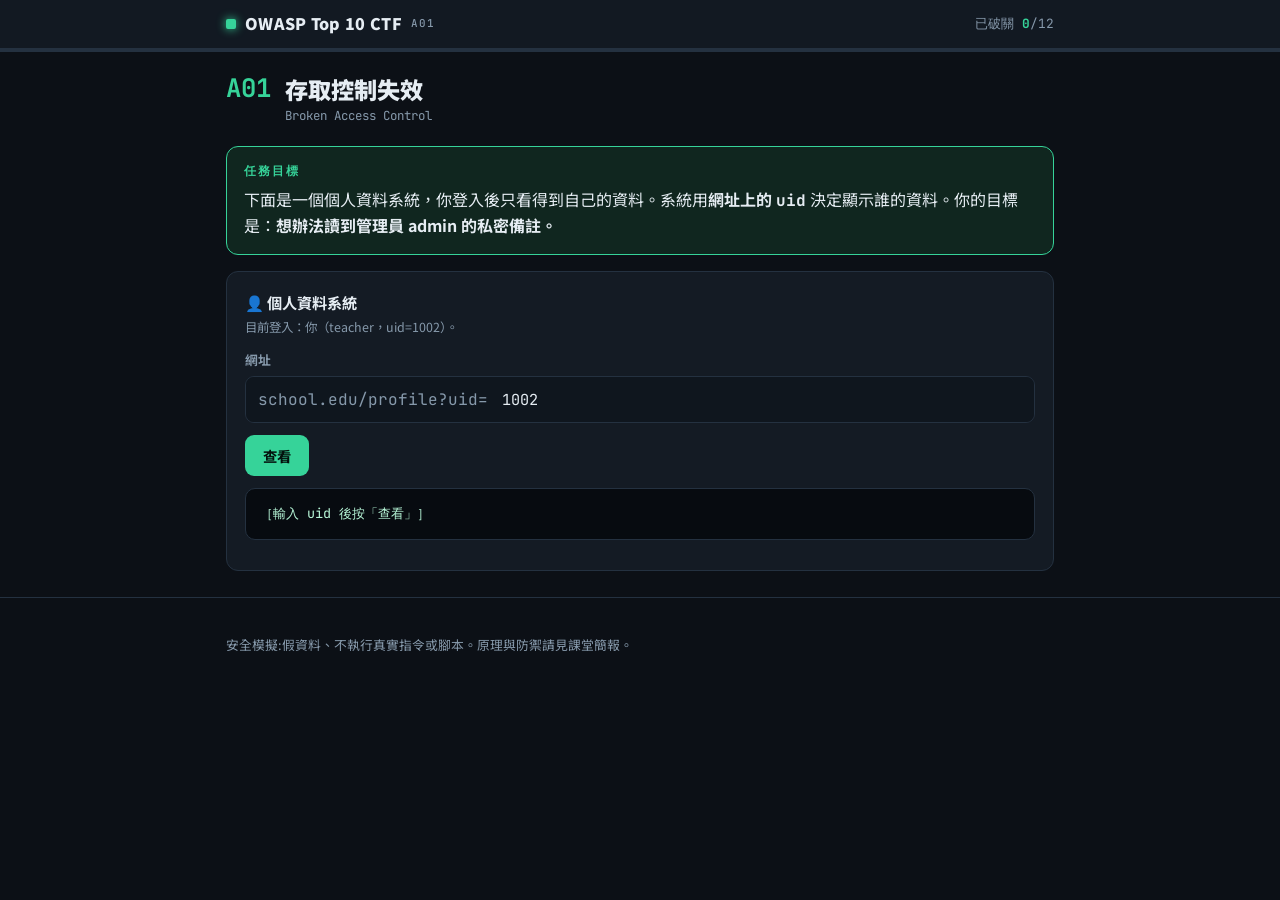
==== a01.html @ 392a8141 "OWASP Top 10 CTF 初版" ====
<!doctype html>
<html lang="zh-Hant">
<head>
<meta charset="utf-8">
<meta name="viewport" content="width=device-width, initial-scale=1, viewport-fit=cover">
<title>A01 存取控制失效 · OWASP Top 10 CTF</title>
<link rel="preconnect" href="https://fonts.gstatic.com" crossorigin>
<link rel="stylesheet" href="https://fonts.googleapis.com/css2?family=Noto+Sans+TC:wght@400;500;700;900&family=JetBrains+Mono:wght@400;500;700&display=swap">
<link rel="stylesheet" href="style.css">
</head>
<body>
<header><div class="wrap"><div class="hbar">
  <a class="brand" href="index.html" style="color:inherit"><span class="dot"></span>OWASP Top 10 CTF<small>A01</small></a>
  <div class="hspace"></div>
  <div class="pbadge">已破關 <b id="pnum">0</b>/<span id="ptot">12</span></div>
</div></div><div class="ptrack"><div class="pfill" id="pfill"></div></div></header>
<main class="wrap">
  <div class="lvhead"><div class="lc">A01</div><div><div class="lt">存取控制失效</div><div class="le">Broken Access Control</div></div></div>
  <div class="task"><div class="tl">任務目標</div><p>下面是一個個人資料系統，你登入後只看得到自己的資料。系統用<b>網址上的 <code>uid</code></b> 決定顯示誰的資料。你的目標是：<b>想辦法讀到管理員 admin 的私密備註。</b></p></div>
  <div class="sandbox"><div class="app-title">👤 個人資料系統</div>
<div class="app-sub">目前登入：你（teacher，uid=1002）。</div>
<label class="fld">網址</label>
<div style="display:flex;border:1px solid var(--line);border-radius:9px;overflow:hidden;font-family:var(--font-mono)">
<span style="background:var(--surface-2);color:var(--muted);padding:10px 2px 10px 12px;white-space:nowrap">school.edu/profile?uid=</span>
<input id="uid" type="text" value="1002" style="border:none;border-radius:0" autocomplete="off" spellcheck="false"></div>
<div class="btnrow"><button class="btn" id="go">查看</button></div>
<div class="term" id="out">［輸入 uid 後按「查看」］</div></div>
  <div class="success" id="success">
    <h3>✓ 挑戰成功</h3>
    <div class="flag">FLAG{idor_4cce55_c0ntr0l}</div>
    <p>已解鎖下一關 <b>A02 安全設定錯誤</b></p>
    <div class="pagenav"><a class="btn sec" href="index.html">← 回關卡地圖</a><span class="sp"></span><a class="btn" href="a02.html">下一關 A02 安全設定錯誤 →</a></div>
  </div>
</main>

<footer><div class="wrap"><p>安全模擬:假資料、不執行真實指令或腳本。原理與防禦請見課堂簡報。</p></div></footer>
<script src="common.js"></script>
<script>
renderProgress();
(function(){ var DB={"1":{n:"admin（管理員）",r:"系統管理員",note:"<私密> root 密碼提示：FLAG{idor_4cce55_c0ntr0l}"},
"1001":{n:"王小明",r:"學生",note:"（無）"},"1002":{n:"你 Teacher",r:"老師",note:"（你的私人備註）"}};
function esc(s){return s.replace(/[&<>]/g,function(c){return{"&":"&amp;","<":"&lt;",">":"&gt;"}[c];});}
document.getElementById("go").onclick=function(){
 var id=document.getElementById("uid").value.trim(),d=DB[id],out=document.getElementById("out");
 if(!d){out.textContent="查無此 uid（試試別的號碼）";return;}
 out.innerHTML="uid: "+esc(id)+"\n姓名："+esc(d.n)+"\n身分："+esc(d.r)+"\n備註："+esc(d.note);
 if(id==="1") markSolved();
}; })();
</script>
</body>
</html>
---- style.css ----
/* OWASP 漏洞挑戰場 — 共用樣式 (DVWA 風格、純挑戰) */
:root{
  --bg:#0c1016; --surface:#141b24; --surface-2:#0f161e; --fg:#e6edf3; --muted:#8699ab;
  --line:#243140; --accent:#36d399; --accent-2:#1b9c74; --accent-soft:#10261f;
  --danger:#ff6b6b; --danger-soft:#2a1518; --warn:#f6ad4f; --warn-soft:#2a2112; --locked:#3a4756;
  --term-bg:#070b10; --term-fg:#b7f7d8;
  --font-body:"Noto Sans TC",system-ui,sans-serif; --font-mono:"JetBrains Mono",ui-monospace,monospace;
  color-scheme:dark;
}
*{box-sizing:border-box}
html,body{margin:0}
body{background:var(--bg);color:var(--fg);font-family:var(--font-body);line-height:1.6;-webkit-font-smoothing:antialiased}
.wrap{max-width:860px;margin:0 auto;padding-left:max(16px,env(safe-area-inset-left,0px));padding-right:max(16px,env(safe-area-inset-right,0px));padding-block:0}
h1,h2,h3{text-wrap:balance;margin:0}
code,.mono{font-family:var(--font-mono)}
button{font-family:inherit;cursor:pointer}
a{color:var(--accent);text-decoration:none}

/* header */
header{position:sticky;top:env(safe-area-inset-top,0px);z-index:40;background:color-mix(in srgb,var(--surface) 92%,transparent);backdrop-filter:blur(10px);border-bottom:1px solid var(--line)}
.hbar{display:flex;align-items:center;gap:12px;padding-block:11px;flex-wrap:wrap}
.brand{display:flex;align-items:center;gap:9px;font-weight:900;font-size:1rem;letter-spacing:.3px;color:var(--fg)}
.brand .dot{width:10px;height:10px;border-radius:2px;background:var(--accent);box-shadow:0 0 10px var(--accent)}
.brand small{font-family:var(--font-mono);font-weight:500;color:var(--muted);font-size:.68rem;letter-spacing:1px}
.hspace{flex:1}
.pbadge{font-family:var(--font-mono);font-size:.8rem;color:var(--muted);white-space:nowrap}
.pbadge b{color:var(--accent)}
.ptrack{height:3px;background:var(--line);overflow:hidden}
.pfill{height:100%;width:0;background:var(--accent);box-shadow:0 0 8px var(--accent);transition:width .5s ease}

/* hero / index */
.hero{padding-block:34px 8px}
.eyebrow{font-family:var(--font-mono);font-size:.72rem;letter-spacing:3px;color:var(--accent);font-weight:700;text-transform:uppercase}
.hero h1{font-size:clamp(1.7rem,5vw,2.5rem);font-weight:900;line-height:1.18;margin-top:10px}
.hero p{color:var(--muted);max-width:62ch;margin-top:12px}
.warnbar{margin-top:16px;border:1px solid var(--warn);background:var(--warn-soft);border-radius:10px;padding:11px 14px;font-size:.84rem;color:var(--warn)}
.maphead{display:flex;align-items:baseline;justify-content:space-between;gap:12px;margin:28px 0 14px;flex-wrap:wrap}
.maphead h2{font-size:1.15rem;font-weight:900}
.maphead .hint{font-size:.8rem;color:var(--muted)}
.grid{display:grid;grid-template-columns:repeat(3,1fr);gap:14px}
@media(max-width:680px){.grid{grid-template-columns:1fr}}
.cell{position:relative;text-align:left;background:var(--surface);border:1px solid var(--line);border-radius:14px;padding:18px 16px;min-height:150px;display:flex;flex-direction:column;gap:8px;transition:transform .12s,border-color .12s,box-shadow .12s;color:inherit}
a.cell:hover{transform:translateY(-3px);border-color:var(--accent);box-shadow:0 8px 30px rgba(0,0,0,.4)}
.cell.locked{opacity:.55;cursor:not-allowed;pointer-events:none}
.cell .code{font-family:var(--font-mono);font-weight:700;font-size:1rem;color:var(--accent);letter-spacing:1px}
.cell .nm{font-weight:900;font-size:1.1rem;line-height:1.25}
.cell .en{font-size:.74rem;color:var(--muted);font-family:var(--font-mono)}
.cell .goal{font-size:.84rem;color:var(--muted);margin-top:2px}
.cell .stat{position:absolute;top:14px;right:14px;font-size:1rem}
.cell.solved{border-color:var(--accent)}
.cell .pill{margin-top:auto;font-size:.68rem;font-weight:700;font-family:var(--font-mono);letter-spacing:.5px;padding:3px 8px;border-radius:6px;width:fit-content;background:var(--surface-2);color:var(--muted)}
.cell.solved .pill{background:var(--accent-soft);color:var(--accent)}
.cell.open .pill{background:var(--warn-soft);color:var(--warn)}
.final{margin:28px 0;border:1px solid var(--accent);border-radius:16px;padding:26px 22px;text-align:center;background:linear-gradient(135deg,var(--surface),var(--surface-2))}
.final h2{color:var(--accent);font-size:1.35rem}
.final p{color:var(--muted);max-width:52ch;margin:10px auto}

/* challenge page */
.lvhead{padding:24px 0 4px;display:flex;align-items:flex-start;gap:14px;flex-wrap:wrap}
.lvhead .lc{font-family:var(--font-mono);font-weight:700;font-size:1.6rem;color:var(--accent);line-height:1}
.lvhead .lt{font-size:1.45rem;font-weight:900;line-height:1.2}
.lvhead .le{font-size:.78rem;color:var(--muted);font-family:var(--font-mono);margin-top:3px}
.task{border:1px solid var(--accent);background:var(--accent-soft);border-radius:12px;padding:15px 17px;margin:16px 0}
.task .tl{font-family:var(--font-mono);font-size:.72rem;letter-spacing:2px;color:var(--accent);font-weight:700;text-transform:uppercase}
.task p{margin:6px 0 0;color:var(--fg)}
.sandbox{border:1px solid var(--line);border-radius:12px;background:var(--surface);padding:18px;margin:14px 0}
.sandbox .app-title{font-weight:700;font-size:.95rem;margin-bottom:4px}
.sandbox .app-sub{font-size:.78rem;color:var(--muted);margin-bottom:12px}
label.fld{display:block;font-size:.8rem;font-weight:700;margin:12px 0 5px;color:var(--muted)}
input[type=text],input:not([type]){width:100%;font-family:var(--font-mono);font-size:.95rem;padding:10px 12px;border:1px solid var(--line);border-radius:9px;background:var(--surface-2);color:var(--fg)}
input:focus,button:focus-visible,a:focus-visible{outline:2px solid var(--accent);outline-offset:1px}
.btn{background:var(--accent);color:#04120d;border:none;border-radius:9px;padding:10px 18px;font-weight:700;font-size:.9rem;display:inline-block}
.btn:hover{filter:brightness(1.08)}
.btn.sec{background:transparent;border:1px solid var(--line);color:var(--fg)}
.btn.sec:hover{border-color:var(--accent);color:var(--accent)}
.btnrow{display:flex;gap:10px;flex-wrap:wrap;margin-top:12px;align-items:center}
.term{font-family:var(--font-mono);font-size:.84rem;background:var(--term-bg);color:var(--term-fg);border:1px solid var(--line);border-radius:10px;padding:14px;overflow-x:auto;white-space:pre-wrap;word-break:break-word;margin:12px 0;min-height:2.4em}
.term .leak{color:var(--danger);font-weight:700}
.term .ok{color:var(--accent);font-weight:700}
.sqlbar{font-family:var(--font-mono);font-size:.84rem;background:var(--surface-2);border:1px dashed var(--line);border-radius:8px;padding:10px 12px;white-space:pre-wrap;word-break:break-word;color:var(--muted)}
.sqlbar b{color:var(--warn)}
.tbl{width:100%;border-collapse:collapse;font-size:.82rem;margin:10px 0;font-family:var(--font-mono)}
.tbl th,.tbl td{border:1px solid var(--line);padding:6px 9px;text-align:left}
.tbl th{background:var(--surface-2);color:var(--muted)}
.reflect{border:1px dashed var(--line);border-radius:8px;padding:12px;margin:12px 0;font-size:.9rem;min-height:2.4em;background:var(--surface-2)}
.attempts{font-family:var(--font-mono);font-size:.8rem;color:var(--muted);margin-top:8px}
.pwlist{display:flex;flex-wrap:wrap;gap:6px;margin-top:8px}
.pwlist button{font-family:var(--font-mono);font-size:.78rem;padding:4px 9px;border:1px solid var(--line);border-radius:6px;background:var(--surface-2);color:var(--fg)}
.pwlist button:hover{border-color:var(--accent)}

/* simulated XSS popup (safe, not real execution) */
.xsspop{position:fixed;inset:0;z-index:80;display:none;align-items:center;justify-content:center;background:rgba(0,0,0,.5);padding:20px}
.xsspop.show{display:flex;animation:fade .2s ease}
.xsspop .box{background:#f4f4f4;color:#111;border-radius:8px;max-width:360px;width:100%;box-shadow:0 12px 40px rgba(0,0,0,.5);overflow:hidden;font-family:system-ui,sans-serif}
.xsspop .bar{background:#dfe3e8;padding:8px 12px;font-weight:700;font-size:.85rem;display:flex;align-items:center;gap:8px}
.xsspop .body{padding:16px;font-size:.9rem;word-break:break-word}
.xsspop .foot{padding:10px 16px;text-align:right;border-top:1px solid #d0d4da}
.xsspop .foot button{background:#2b6cb0;color:#fff;border:none;border-radius:5px;padding:6px 16px;font-weight:600}
@keyframes fade{from{opacity:0}to{opacity:1}}

/* success */
.success{display:none;border:1px solid var(--accent);background:var(--accent-soft);border-radius:12px;padding:18px;margin:18px 0}
.success.show{display:block;animation:pop .4s ease}
@keyframes pop{from{transform:scale(.97);opacity:0}to{transform:scale(1);opacity:1}}
.success h3{color:var(--accent);font-size:1.1rem;display:flex;align-items:center;gap:8px;margin-bottom:6px}
.success p{margin:4px 0;color:var(--fg);font-size:.9rem}
.flag{font-family:var(--font-mono);font-weight:700;color:var(--accent);background:var(--term-bg);border:1px solid var(--accent);border-radius:8px;padding:8px 12px;display:inline-block;margin:8px 0;user-select:all}
.pagenav{display:flex;gap:10px;flex-wrap:wrap;align-items:center;margin:22px 0 10px}
.pagenav .sp{flex:1}
footer{color:var(--muted);font-size:.8rem;padding:24px 0 40px;border-top:1px solid var(--line);margin-top:26px}
footer .mono{font-size:.72rem}
.reset{background:transparent;border:none;color:var(--muted);text-decoration:underline;cursor:pointer;font-size:.78rem;font-family:inherit}
@media (prefers-reduced-motion:reduce){*{animation:none!important;transition:none!important}}
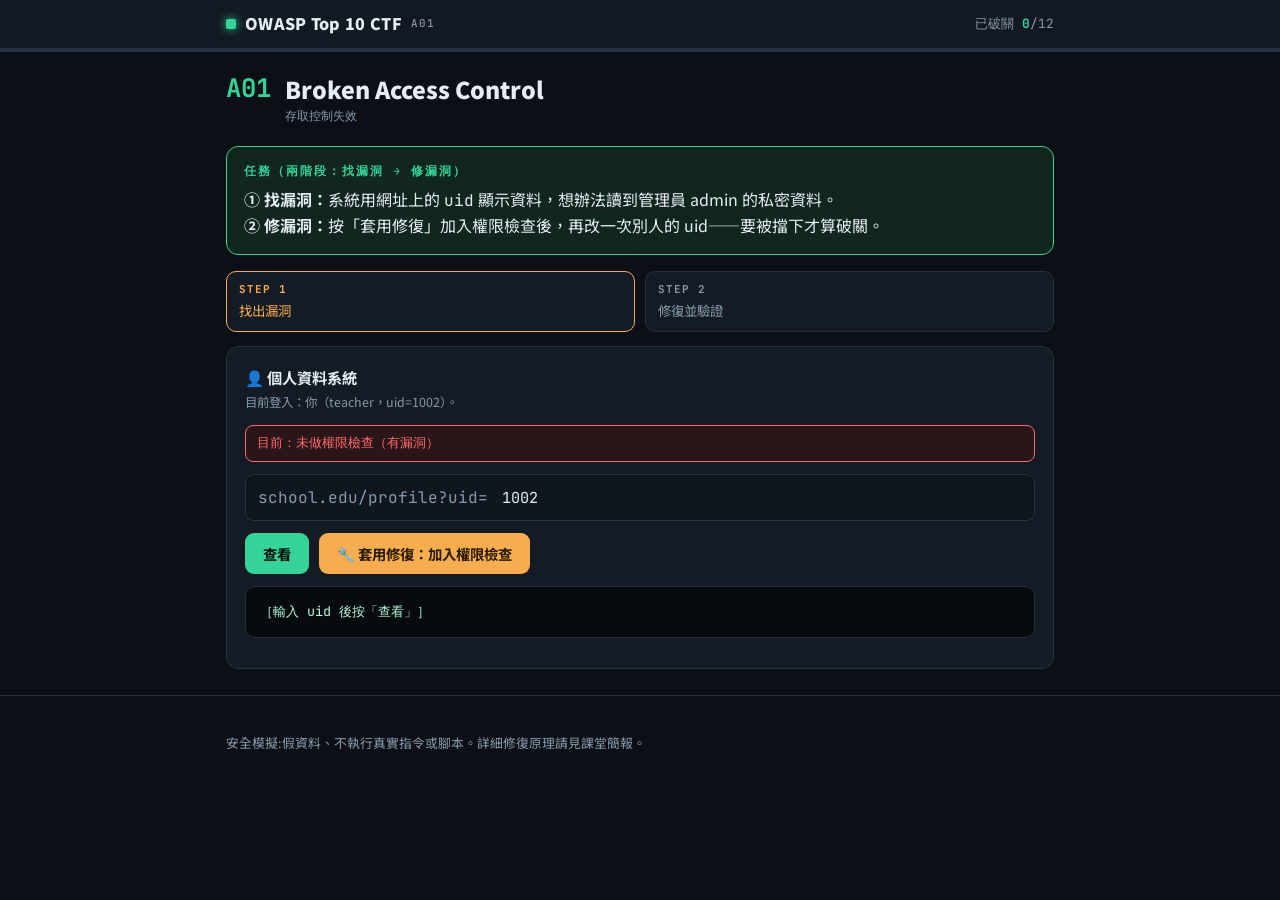
==== commit d61274cd: "更新" ====
--- a/a01.html
+++ b/a01.html
@@ -3,7 +3,7 @@
 <head>
 <meta charset="utf-8">
 <meta name="viewport" content="width=device-width, initial-scale=1, viewport-fit=cover">
-<title>A01 存取控制失效 · OWASP Top 10 CTF</title>
+<title>A01 Broken Access Control · OWASP Top 10 CTF</title>
 <link rel="preconnect" href="https://fonts.gstatic.com" crossorigin>
 <link rel="stylesheet" href="https://fonts.googleapis.com/css2?family=Noto+Sans+TC:wght@400;500;700;900&family=JetBrains+Mono:wght@400;500;700&display=swap">
 <link rel="stylesheet" href="style.css">
@@ -15,37 +15,47 @@
   <div class="pbadge">已破關 <b id="pnum">0</b>/<span id="ptot">12</span></div>
 </div></div><div class="ptrack"><div class="pfill" id="pfill"></div></div></header>
 <main class="wrap">
-  <div class="lvhead"><div class="lc">A01</div><div><div class="lt">存取控制失效</div><div class="le">Broken Access Control</div></div></div>
-  <div class="task"><div class="tl">任務目標</div><p>下面是一個個人資料系統，你登入後只看得到自己的資料。系統用<b>網址上的 <code>uid</code></b> 決定顯示誰的資料。你的目標是：<b>想辦法讀到管理員 admin 的私密備註。</b></p></div>
-  <div class="sandbox"><div class="app-title">👤 個人資料系統</div>
-<div class="app-sub">目前登入：你（teacher，uid=1002）。</div>
-<label class="fld">網址</label>
+  <div class="lvhead"><div class="lc">A01</div><div><div class="lt">Broken Access Control</div><div class="le">存取控制失效</div></div></div>
+  <div class="task"><div class="tl">任務（兩階段：找漏洞 → 修漏洞）</div><p><b>① 找漏洞：</b>系統用網址上的 <code>uid</code> 顯示資料，想辦法讀到管理員 admin 的私密資料。<br><b>② 修漏洞：</b>按「套用修復」加入權限檢查後，再改一次別人的 uid——要被擋下才算破關。</p></div>
+  <div class="phases"><div class="phase active" id="ph1"><b>STEP 1</b>找出漏洞</div><div class="phase" id="ph2"><b>STEP 2</b>修復並驗證</div></div>
+  <div class="sandbox"><div class="app-title">👤 個人資料系統</div><div class="app-sub">目前登入：你（teacher，uid=1002）。</div>
+<div class="modebar vuln" id="mode">目前：未做權限檢查（有漏洞）</div>
 <div style="display:flex;border:1px solid var(--line);border-radius:9px;overflow:hidden;font-family:var(--font-mono)">
 <span style="background:var(--surface-2);color:var(--muted);padding:10px 2px 10px 12px;white-space:nowrap">school.edu/profile?uid=</span>
 <input id="uid" type="text" value="1002" style="border:none;border-radius:0" autocomplete="off" spellcheck="false"></div>
-<div class="btnrow"><button class="btn" id="go">查看</button></div>
+<div class="btnrow"><button class="btn" id="go">查看</button><button class="btn fix" id="fix" hidden>🔧 套用修復：加入權限檢查</button></div>
 <div class="term" id="out">［輸入 uid 後按「查看」］</div></div>
+  <div class="stepmsg" id="step"></div>
   <div class="success" id="success">
-    <h3>✓ 挑戰成功</h3>
-    <div class="flag">FLAG{idor_4cce55_c0ntr0l}</div>
-    <p>已解鎖下一關 <b>A02 安全設定錯誤</b></p>
-    <div class="pagenav"><a class="btn sec" href="index.html">← 回關卡地圖</a><span class="sp"></span><a class="btn" href="a02.html">下一關 A02 安全設定錯誤 →</a></div>
+    <h3>✓ 挑戰成功：漏洞已修復</h3>
+    <div class="flag">FLAG{access_c0ntrol_f1x3d}</div>
+    <p>你找出了這個漏洞，並動手把它修好、驗證同樣的攻擊已經失效。詳細原理與程式碼修法見課堂簡報。</p>
+    <p style="margin-top:4px">已解鎖下一關 <b>A02 Security Misconfiguration</b></p>
+    <div class="pagenav"><a class="btn sec" href="index.html">← 回關卡地圖</a><span class="sp"></span><a class="btn" href="a02.html">下一關 A02 Security Misconfiguration →</a></div>
   </div>
 </main>
 
-<footer><div class="wrap"><p>安全模擬:假資料、不執行真實指令或腳本。原理與防禦請見課堂簡報。</p></div></footer>
+<footer><div class="wrap"><p>安全模擬:假資料、不執行真實指令或腳本。詳細修復原理請見課堂簡報。</p></div></footer>
 <script src="common.js"></script>
 <script>
 renderProgress();
-(function(){ var DB={"1":{n:"admin（管理員）",r:"系統管理員",note:"<私密> root 密碼提示：FLAG{idor_4cce55_c0ntr0l}"},
-"1001":{n:"王小明",r:"學生",note:"（無）"},"1002":{n:"你 Teacher",r:"老師",note:"（你的私人備註）"}};
+(function(){ var fixed=false,found=false,verified=false;
+var DB={"1":{n:"admin（管理員）",r:"系統管理員",note:"<私密> root 密碼提示：FLAG{access_c0ntrol_f1x3d}"},"1001":{n:"王小明",r:"學生",note:"（無）"},"1002":{n:"你 Teacher",r:"老師",note:"（你的私人備註）"}};
 function esc(s){return s.replace(/[&<>]/g,function(c){return{"&":"&amp;","<":"&lt;",">":"&gt;"}[c];});}
 document.getElementById("go").onclick=function(){
- var id=document.getElementById("uid").value.trim(),d=DB[id],out=document.getElementById("out");
- if(!d){out.textContent="查無此 uid（試試別的號碼）";return;}
+ var id=document.getElementById("uid").value.trim(),out=document.getElementById("out");
+ if(fixed){
+   if(id!=="1002"){ out.innerHTML="<span class='leak'>403 Forbidden</span>：你沒有權限查看 uid="+esc(id)+" 的資料。";
+     if(!verified){verified=true; vulnUI.verified("✓ <b>漏洞已修復！</b>加入伺服器端權限檢查後，改成別人的 uid 一律被擋下（403）。");} return; }
+   out.innerHTML="uid: 1002\n姓名：你 Teacher\n身分：老師\n備註：（你的私人備註）"; return;
+ }
+ var d=DB[id]; if(!d){out.textContent="查無此 uid（試試別的號碼）";return;}
  out.innerHTML="uid: "+esc(id)+"\n姓名："+esc(d.n)+"\n身分："+esc(d.r)+"\n備註："+esc(d.note);
- if(id==="1") markSolved();
-}; })();
+ if(id==="1"&&!found){found=true; vulnUI.found("✓ <b>找到漏洞！</b>只改網址 uid 就讀到了 admin 的私密資料。<br>按下方 <b>🔧 套用修復</b> 加入權限檢查，再改一次別人的 uid 試試。");}
+};
+document.getElementById("fix").onclick=function(){fixed=true;
+ vulnUI.fixApplied("目前：已加入伺服器端權限檢查（已修復）","已修復。把 uid 改成 <code>1</code>（或任何非 1002）再查一次，看看還能不能看到別人的資料。");
+ document.getElementById("uid").focus();}; })();
 </script>
 </body>
 </html>
--- a/style.css
+++ b/style.css
@@ -111,3 +111,23 @@
 footer .mono{font-size:.72rem}
 .reset{background:transparent;border:none;color:var(--muted);text-decoration:underline;cursor:pointer;font-size:.78rem;font-family:inherit}
 @media (prefers-reduced-motion:reduce){*{animation:none!important;transition:none!important}}
+
+/* 破關後顯示的修復與防範 */
+.fixbox{margin:14px 0 4px;display:flex;flex-direction:column;gap:10px}
+.fixbox .fx{background:var(--surface);border:1px solid var(--line);border-radius:10px;padding:12px 14px}
+.fixbox h4{margin:0 0 5px;font-size:.9rem;color:var(--accent);display:flex;gap:7px;align-items:center}
+.fixbox .fx.prevent h4{color:var(--warn)}
+.fixbox p{margin:0;font-size:.88rem;color:var(--fg);line-height:1.65}
+
+/* 兩階段:找漏洞 → 修漏洞 */
+.phases{display:flex;gap:10px;margin:14px 0}
+.phase{flex:1;border:1px solid var(--line);border-radius:10px;padding:9px 12px;font-size:.84rem;color:var(--muted);background:var(--surface)}
+.phase b{display:block;font-family:var(--font-mono);font-size:.68rem;letter-spacing:1px;margin-bottom:2px}
+.phase.active{border-color:var(--warn);color:var(--warn)}
+.phase.done{border-color:var(--accent);color:var(--accent)}
+.modebar{font-family:var(--font-mono);font-size:.8rem;padding:7px 11px;border-radius:8px;margin:0 0 12px;border:1px solid}
+.modebar.vuln{color:var(--danger);border-color:var(--danger);background:var(--danger-soft)}
+.modebar.safe{color:var(--accent);border-color:var(--accent);background:var(--accent-soft)}
+.stepmsg{border:1px solid var(--warn);background:var(--warn-soft);color:var(--warn);border-radius:10px;padding:12px 14px;margin:12px 0;display:none;font-size:.88rem}
+.stepmsg.show{display:block;animation:pop .3s ease}
+.btn.fix{background:var(--warn);color:#2a1a00}
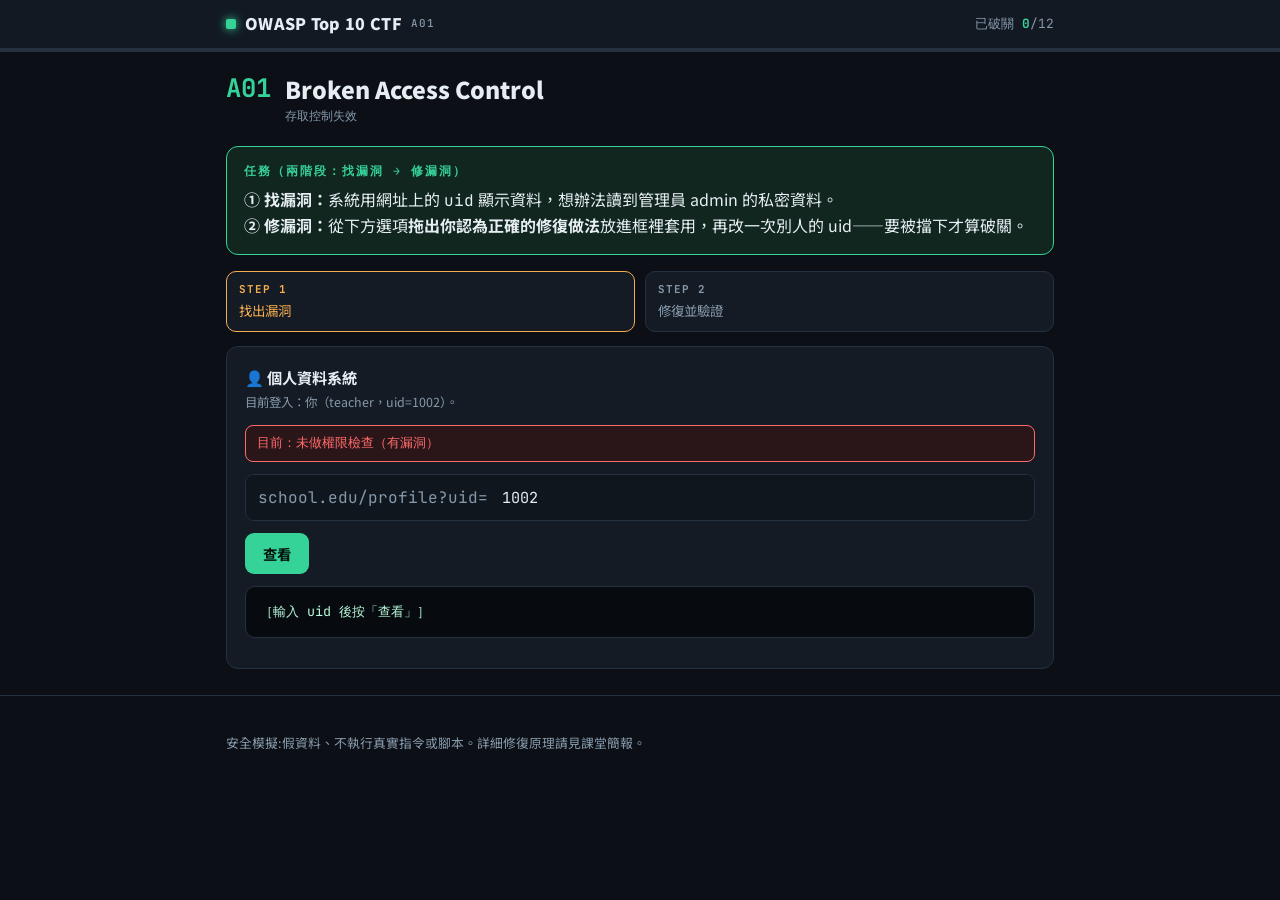
==== commit 3a07df17: "更新" ====
--- a/a01.html
+++ b/a01.html
@@ -16,7 +16,7 @@
 </div></div><div class="ptrack"><div class="pfill" id="pfill"></div></div></header>
 <main class="wrap">
   <div class="lvhead"><div class="lc">A01</div><div><div class="lt">Broken Access Control</div><div class="le">存取控制失效</div></div></div>
-  <div class="task"><div class="tl">任務（兩階段：找漏洞 → 修漏洞）</div><p><b>① 找漏洞：</b>系統用網址上的 <code>uid</code> 顯示資料，想辦法讀到管理員 admin 的私密資料。<br><b>② 修漏洞：</b>按「套用修復」加入權限檢查後，再改一次別人的 uid——要被擋下才算破關。</p></div>
+  <div class="task"><div class="tl">任務（兩階段：找漏洞 → 修漏洞）</div><p><b>① 找漏洞：</b>系統用網址上的 <code>uid</code> 顯示資料，想辦法讀到管理員 admin 的私密資料。<br><b>② 修漏洞：</b>從下方選項<b>拖出你認為正確的修復做法</b>放進框裡套用，再改一次別人的 uid——要被擋下才算破關。</p></div>
   <div class="phases"><div class="phase active" id="ph1"><b>STEP 1</b>找出漏洞</div><div class="phase" id="ph2"><b>STEP 2</b>修復並驗證</div></div>
   <div class="sandbox"><div class="app-title">👤 個人資料系統</div><div class="app-sub">目前登入：你（teacher，uid=1002）。</div>
 <div class="modebar vuln" id="mode">目前：未做權限檢查（有漏洞）</div>
@@ -25,6 +25,7 @@
 <input id="uid" type="text" value="1002" style="border:none;border-radius:0" autocomplete="off" spellcheck="false"></div>
 <div class="btnrow"><button class="btn" id="go">查看</button><button class="btn fix" id="fix" hidden>🔧 套用修復：加入權限檢查</button></div>
 <div class="term" id="out">［輸入 uid 後按「查看」］</div></div>
+  <div class="fixwrap" id="fixwrap" hidden></div>
   <div class="stepmsg" id="step"></div>
   <div class="success" id="success">
     <h3>✓ 挑戰成功：漏洞已修復</h3>
@@ -39,7 +40,7 @@
 <script src="common.js"></script>
 <script>
 renderProgress();
-(function(){ var fixed=false,found=false,verified=false;
+(function(){ window.FIXOPTS=[["在伺服器端檢查登入者是否有權存取這筆資料", 1], ["把 uid 參數改成加密字串", 0], ["在前端把別人的資料隱藏起來", 0], ["全站改用 HTTPS 連線", 0]]; var fixed=false,found=false,verified=false;
 var DB={"1":{n:"admin（管理員）",r:"系統管理員",note:"<私密> root 密碼提示：FLAG{access_c0ntrol_f1x3d}"},"1001":{n:"王小明",r:"學生",note:"（無）"},"1002":{n:"你 Teacher",r:"老師",note:"（你的私人備註）"}};
 function esc(s){return s.replace(/[&<>]/g,function(c){return{"&":"&amp;","<":"&lt;",">":"&gt;"}[c];});}
 document.getElementById("go").onclick=function(){
@@ -51,7 +52,7 @@
  }
  var d=DB[id]; if(!d){out.textContent="查無此 uid（試試別的號碼）";return;}
  out.innerHTML="uid: "+esc(id)+"\n姓名："+esc(d.n)+"\n身分："+esc(d.r)+"\n備註："+esc(d.note);
- if(id==="1"&&!found){found=true; vulnUI.found("✓ <b>找到漏洞！</b>只改網址 uid 就讀到了 admin 的私密資料。<br>按下方 <b>🔧 套用修復</b> 加入權限檢查，再改一次別人的 uid 試試。");}
+ if(id==="1"&&!found){found=true; vulnUI.found("✓ <b>找到漏洞！</b>只改網址 uid 就讀到了 admin 的私密資料。<br>把<b>正確的修復做法</b>拖進框裡套用，再改一次別人的 uid 試試。");}
 };
 document.getElementById("fix").onclick=function(){fixed=true;
  vulnUI.fixApplied("目前：已加入伺服器端權限檢查（已修復）","已修復。把 uid 改成 <code>1</code>（或任何非 1002）再查一次，看看還能不能看到別人的資料。");
--- a/style.css
+++ b/style.css
@@ -131,3 +131,26 @@
 .stepmsg{border:1px solid var(--warn);background:var(--warn-soft);color:var(--warn);border-radius:10px;padding:12px 14px;margin:12px 0;display:none;font-size:.88rem}
 .stepmsg.show{display:block;animation:pop .3s ease}
 .btn.fix{background:var(--warn);color:#2a1a00}
+
+/* 修復選擇題 */
+.fixwrap{border:1px solid var(--warn);background:var(--warn-soft);border-radius:12px;padding:14px 16px;margin:12px 0}
+.fixwrap .q{font-weight:700;color:var(--warn);margin-bottom:8px;font-size:.9rem}
+.fixopt{display:block;padding:9px 11px;border:1px solid var(--line);border-radius:8px;margin:6px 0;background:var(--surface);cursor:pointer;font-size:.88rem;color:var(--fg)}
+.fixopt:hover{border-color:var(--warn)}
+.fixopt input{margin-right:8px}
+.fixfb{font-size:.86rem;margin-top:6px;min-height:1.1em;font-weight:700}
+.fixfb.ok{color:var(--accent)} .fixfb.no{color:var(--danger)}
+
+[hidden]{display:none!important}
+.dz{border:2px dashed var(--line);border-radius:10px;min-height:60px;display:flex;align-items:center;justify-content:center;padding:12px;margin:12px 0;color:var(--muted);font-size:.85rem;text-align:center;transition:border-color .15s,background .15s}
+.dz.over{border-color:var(--warn);background:rgba(240,180,41,.12);color:var(--warn)}
+.dz.ok{border-color:var(--accent);border-style:solid;background:rgba(54,211,153,.08)}
+.dz.shake{animation:shk .36s}
+@keyframes shk{0%,100%{transform:translateX(0)}20%{transform:translateX(-7px)}60%{transform:translateX(7px)}}
+.pool{display:flex;flex-direction:column;gap:9px}
+.chip{border:1px solid var(--line);background:var(--surface);border-radius:9px;padding:11px 13px;font-size:.88rem;color:var(--fg);cursor:grab;user-select:none;-webkit-user-select:none;touch-action:none}
+.chip:hover{border-color:var(--warn)}
+.chip.hold{opacity:.3}
+.chip.drag{position:fixed;z-index:9999;pointer-events:none;box-shadow:0 10px 28px rgba(0,0,0,.55);cursor:grabbing;border-color:var(--warn)}
+.chip.placed{cursor:default;border-color:var(--accent);color:var(--accent)}
+.dzhint{pointer-events:none}
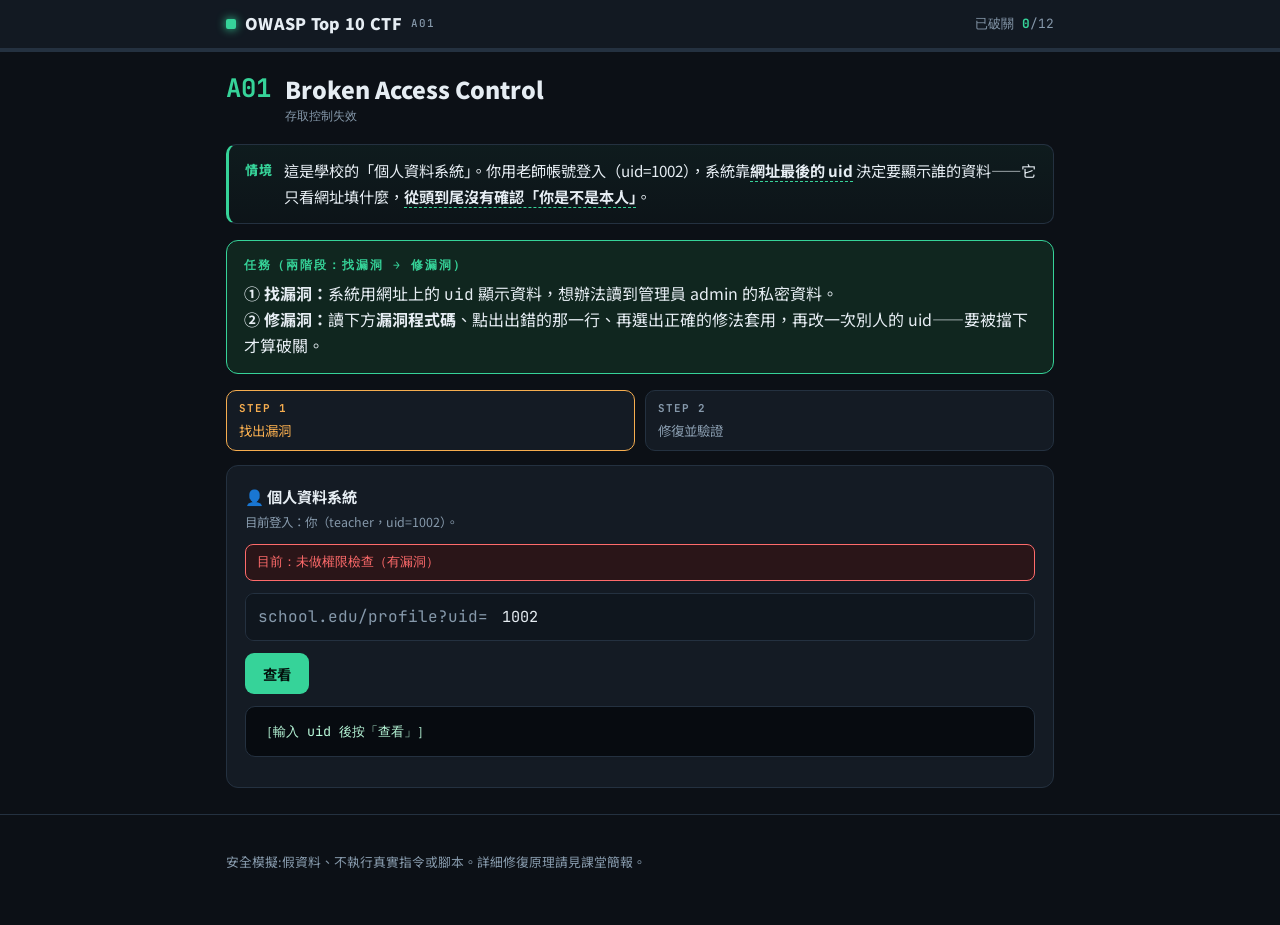
==== commit b2c02b5e: "更新" ====
--- a/a01.html
+++ b/a01.html
@@ -16,7 +16,8 @@
 </div></div><div class="ptrack"><div class="pfill" id="pfill"></div></div></header>
 <main class="wrap">
   <div class="lvhead"><div class="lc">A01</div><div><div class="lt">Broken Access Control</div><div class="le">存取控制失效</div></div></div>
-  <div class="task"><div class="tl">任務（兩階段：找漏洞 → 修漏洞）</div><p><b>① 找漏洞：</b>系統用網址上的 <code>uid</code> 顯示資料，想辦法讀到管理員 admin 的私密資料。<br><b>② 修漏洞：</b>從下方選項<b>拖出你認為正確的修復做法</b>放進框裡套用，再改一次別人的 uid——要被擋下才算破關。</p></div>
+  <div class="scene"><span class="sl">情境</span><p>這是學校的「個人資料系統」。你用老師帳號登入（uid=1002），系統靠<b>網址最後的 uid</b> 決定要顯示誰的資料——它只看網址填什麼，<b>從頭到尾沒有確認「你是不是本人」</b>。</p></div>
+  <div class="task"><div class="tl">任務（兩階段：找漏洞 → 修漏洞）</div><p><b>① 找漏洞：</b>系統用網址上的 <code>uid</code> 顯示資料，想辦法讀到管理員 admin 的私密資料。<br><b>② 修漏洞：</b>讀下方<b>漏洞程式碼</b>、點出出錯的那一行、再選出正確的修法套用，再改一次別人的 uid——要被擋下才算破關。</p></div>
   <div class="phases"><div class="phase active" id="ph1"><b>STEP 1</b>找出漏洞</div><div class="phase" id="ph2"><b>STEP 2</b>修復並驗證</div></div>
   <div class="sandbox"><div class="app-title">👤 個人資料系統</div><div class="app-sub">目前登入：你（teacher，uid=1002）。</div>
 <div class="modebar vuln" id="mode">目前：未做權限檢查（有漏洞）</div>
@@ -40,7 +41,7 @@
 <script src="common.js"></script>
 <script>
 renderProgress();
-(function(){ window.FIXOPTS=[["在伺服器端檢查登入者是否有權存取這筆資料", 1], ["把 uid 參數改成加密字串", 0], ["在前端把別人的資料隱藏起來", 0], ["全站改用 HTTPS 連線", 0]]; var fixed=false,found=false,verified=false;
+(function(){ window.CODEFIX={"lang": "PHP", "lines": ["$uid = $_GET['uid'];", "$user = db_query(\"SELECT * FROM users WHERE id = $uid\");", "echo render_profile($user);"], "bad": 2, "fixes": [["if ($uid == $_SESSION['uid']) echo render_profile($user); else deny();  // 比對登入者是本人才輸出", 1], ["echo htmlspecialchars(render_profile($user));  // 只做輸出編碼", 0], ["echo render_profile(encrypt($user));  // 把輸出內容加密", 0]]}; var fixed=false,found=false,verified=false;
 var DB={"1":{n:"admin（管理員）",r:"系統管理員",note:"<私密> root 密碼提示：FLAG{access_c0ntrol_f1x3d}"},"1001":{n:"王小明",r:"學生",note:"（無）"},"1002":{n:"你 Teacher",r:"老師",note:"（你的私人備註）"}};
 function esc(s){return s.replace(/[&<>]/g,function(c){return{"&":"&amp;","<":"&lt;",">":"&gt;"}[c];});}
 document.getElementById("go").onclick=function(){
@@ -52,7 +53,7 @@
  }
  var d=DB[id]; if(!d){out.textContent="查無此 uid（試試別的號碼）";return;}
  out.innerHTML="uid: "+esc(id)+"\n姓名："+esc(d.n)+"\n身分："+esc(d.r)+"\n備註："+esc(d.note);
- if(id==="1"&&!found){found=true; vulnUI.found("✓ <b>找到漏洞！</b>只改網址 uid 就讀到了 admin 的私密資料。<br>把<b>正確的修復做法</b>拖進框裡套用，再改一次別人的 uid 試試。");}
+ if(id==="1"&&!found){found=true; vulnUI.found("✓ <b>找到漏洞！</b>只改網址 uid 就讀到了 admin 的私密資料。<br>在下方<b>漏洞程式碼</b>點出錯誤的一行、選對修法套用，再改一次別人的 uid 試試。");}
 };
 document.getElementById("fix").onclick=function(){fixed=true;
  vulnUI.fixApplied("目前：已加入伺服器端權限檢查（已修復）","已修復。把 uid 改成 <code>1</code>（或任何非 1002）再查一次，看看還能不能看到別人的資料。");
--- a/style.css
+++ b/style.css
@@ -154,3 +154,26 @@
 .chip.drag{position:fixed;z-index:9999;pointer-events:none;box-shadow:0 10px 28px rgba(0,0,0,.55);cursor:grabbing;border-color:var(--warn)}
 .chip.placed{cursor:default;border-color:var(--accent);color:var(--accent)}
 .dzhint{pointer-events:none}
+.fixwrap .q{font-size:.9rem;margin:2px 0 4px;color:var(--fg)}
+.code{background:#0a0e14;border:1px solid var(--line);border-radius:8px;padding:8px 0;margin:10px 0;overflow-x:auto}
+.ln{display:flex;gap:12px;padding:3px 12px;cursor:pointer;font-family:'JetBrains Mono',monospace;font-size:.82rem;white-space:pre;line-height:1.55}
+.ln:hover{background:rgba(255,255,255,.045)}
+.ln .lno{color:var(--muted);opacity:.55;user-select:none;min-width:1.4em;text-align:right}
+.ln .lc{color:#cdd6e4}
+.ln.bad{background:rgba(248,113,113,.16);box-shadow:inset 3px 0 0 var(--danger)}
+.ln.bad .lc{color:#ffd3d3}
+.ln.miss{background:rgba(240,180,41,.16)}
+.fixpick{margin-top:12px}
+.fixcard{border:1px solid var(--line);border-radius:8px;padding:10px 12px;margin:7px 0;cursor:pointer;background:var(--surface);overflow-x:auto}
+.fixcard code{font-family:'JetBrains Mono',monospace;font-size:.79rem;color:#cdd6e4;white-space:pre-wrap;word-break:break-word;display:block}
+.fixcard:hover{border-color:var(--warn)}
+.fixcard.ok{border-color:var(--accent);background:rgba(54,211,153,.08)}
+.fixcard.ok code{color:var(--accent)}
+.fixcard.wrong{border-color:var(--danger);opacity:.55}
+.scene{display:flex;gap:12px;align-items:flex-start;background:linear-gradient(180deg,rgba(54,211,153,.06),rgba(54,211,153,.02));border:1px solid var(--line);border-left:3px solid var(--accent);border-radius:10px;padding:13px 16px;margin:14px 0 10px}
+.scene .sl{flex:none;font-weight:800;color:var(--accent);font-size:.82rem;letter-spacing:.04em;padding-top:1px}
+.scene p{margin:0;font-size:.95rem;line-height:1.7;color:var(--fg)}
+.scene b{color:var(--fg);font-weight:700;border-bottom:1px dashed var(--accent)}
+.hintbox{display:flex;gap:10px;align-items:baseline;background:rgba(240,180,41,.08);border:1px dashed var(--warn);border-radius:9px;padding:10px 14px;margin:10px 0;font-size:.9rem;line-height:1.65;color:var(--fg)}
+.hintbox .hl{flex:none;font-weight:800;color:var(--warn);font-size:.82rem}
+.hintbox code{background:rgba(255,255,255,.07);padding:1px 6px;border-radius:5px;font-family:'JetBrains Mono',monospace;font-size:.86em}
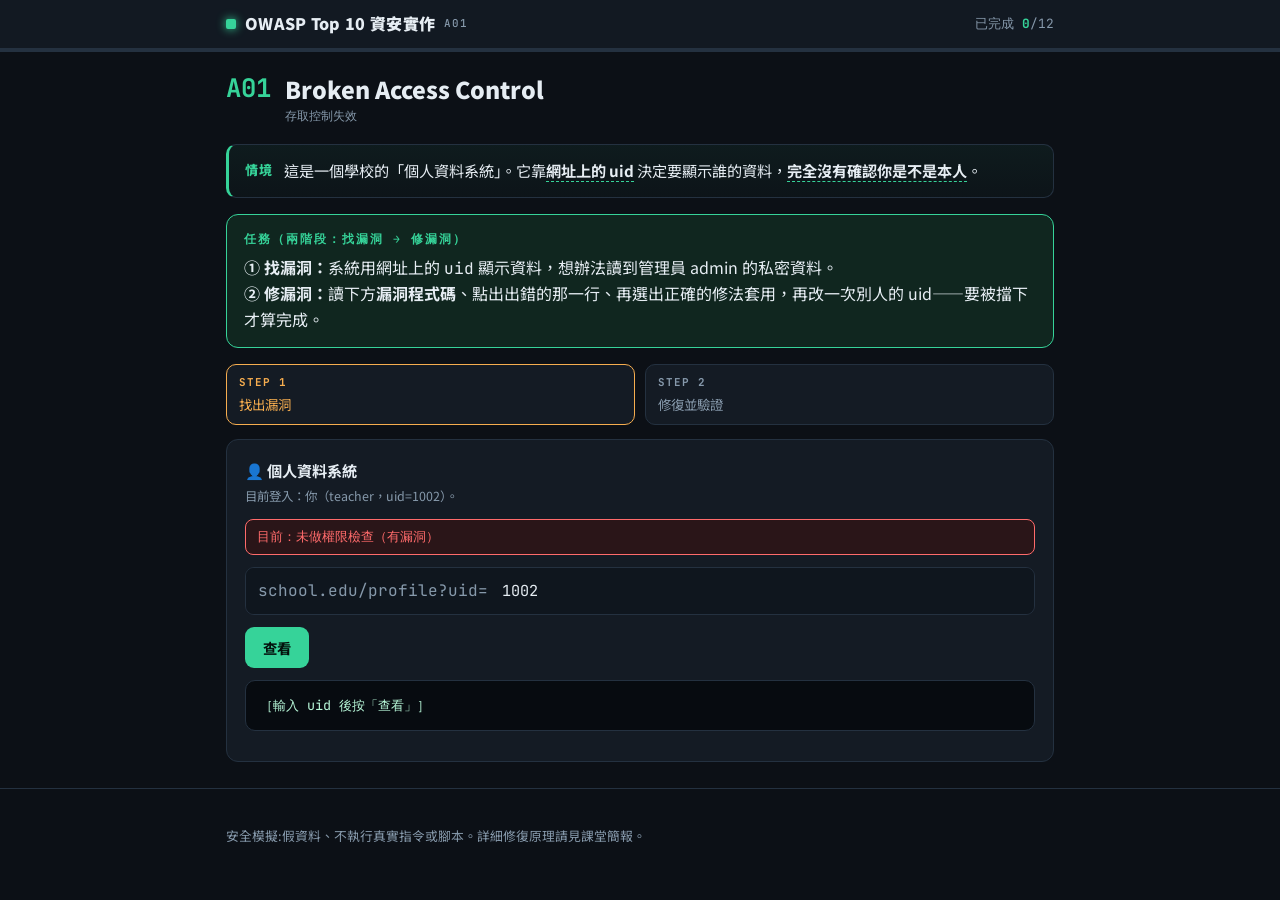
==== commit d9091ab6: "更新" ====
--- a/a01.html
+++ b/a01.html
@@ -3,21 +3,21 @@
 <head>
 <meta charset="utf-8">
 <meta name="viewport" content="width=device-width, initial-scale=1, viewport-fit=cover">
-<title>A01 Broken Access Control · OWASP Top 10 CTF</title>
+<title>A01 Broken Access Control · OWASP Top 10 資安實作</title>
 <link rel="preconnect" href="https://fonts.gstatic.com" crossorigin>
 <link rel="stylesheet" href="https://fonts.googleapis.com/css2?family=Noto+Sans+TC:wght@400;500;700;900&family=JetBrains+Mono:wght@400;500;700&display=swap">
 <link rel="stylesheet" href="style.css">
 </head>
 <body>
 <header><div class="wrap"><div class="hbar">
-  <a class="brand" href="index.html" style="color:inherit"><span class="dot"></span>OWASP Top 10 CTF<small>A01</small></a>
+  <a class="brand" href="index.html" style="color:inherit"><span class="dot"></span>OWASP Top 10 資安實作<small>A01</small></a>
   <div class="hspace"></div>
-  <div class="pbadge">已破關 <b id="pnum">0</b>/<span id="ptot">12</span></div>
+  <div class="pbadge">已完成 <b id="pnum">0</b>/<span id="ptot">12</span></div>
 </div></div><div class="ptrack"><div class="pfill" id="pfill"></div></div></header>
 <main class="wrap">
   <div class="lvhead"><div class="lc">A01</div><div><div class="lt">Broken Access Control</div><div class="le">存取控制失效</div></div></div>
-  <div class="scene"><span class="sl">情境</span><p>這是學校的「個人資料系統」。你用老師帳號登入（uid=1002），系統靠<b>網址最後的 uid</b> 決定要顯示誰的資料——它只看網址填什麼，<b>從頭到尾沒有確認「你是不是本人」</b>。</p></div>
-  <div class="task"><div class="tl">任務（兩階段：找漏洞 → 修漏洞）</div><p><b>① 找漏洞：</b>系統用網址上的 <code>uid</code> 顯示資料，想辦法讀到管理員 admin 的私密資料。<br><b>② 修漏洞：</b>讀下方<b>漏洞程式碼</b>、點出出錯的那一行、再選出正確的修法套用，再改一次別人的 uid——要被擋下才算破關。</p></div>
+  <div class="scene"><span class="sl">情境</span><p>這是一個學校的「個人資料系統」。它靠<b>網址上的 uid</b> 決定要顯示誰的資料，<b>完全沒有確認你是不是本人</b>。</p></div>
+  <div class="task"><div class="tl">任務（兩階段：找漏洞 → 修漏洞）</div><p><b>① 找漏洞：</b>系統用網址上的 <code>uid</code> 顯示資料，想辦法讀到管理員 admin 的私密資料。<br><b>② 修漏洞：</b>讀下方<b>漏洞程式碼</b>、點出出錯的那一行、再選出正確的修法套用，再改一次別人的 uid——要被擋下才算完成。</p></div>
   <div class="phases"><div class="phase active" id="ph1"><b>STEP 1</b>找出漏洞</div><div class="phase" id="ph2"><b>STEP 2</b>修復並驗證</div></div>
   <div class="sandbox"><div class="app-title">👤 個人資料系統</div><div class="app-sub">目前登入：你（teacher，uid=1002）。</div>
 <div class="modebar vuln" id="mode">目前：未做權限檢查（有漏洞）</div>
@@ -29,8 +29,8 @@
   <div class="fixwrap" id="fixwrap" hidden></div>
   <div class="stepmsg" id="step"></div>
   <div class="success" id="success">
-    <h3>✓ 挑戰成功：漏洞已修復</h3>
-    <div class="flag">FLAG{access_c0ntrol_f1x3d}</div>
+    <h3>✓ 完成：漏洞已修復</h3>
+    <div class="donebadge">✓ 已完成這一關：存取控制失效</div>
     <p>你找出了這個漏洞，並動手把它修好、驗證同樣的攻擊已經失效。詳細原理與程式碼修法見課堂簡報。</p>
     <p style="margin-top:4px">已解鎖下一關 <b>A02 Security Misconfiguration</b></p>
     <div class="pagenav"><a class="btn sec" href="index.html">← 回關卡地圖</a><span class="sp"></span><a class="btn" href="a02.html">下一關 A02 Security Misconfiguration →</a></div>
@@ -42,7 +42,7 @@
 <script>
 renderProgress();
 (function(){ window.CODEFIX={"lang": "PHP", "lines": ["$uid = $_GET['uid'];", "$user = db_query(\"SELECT * FROM users WHERE id = $uid\");", "echo render_profile($user);"], "bad": 2, "fixes": [["if ($uid == $_SESSION['uid']) echo render_profile($user); else deny();  // 比對登入者是本人才輸出", 1], ["echo htmlspecialchars(render_profile($user));  // 只做輸出編碼", 0], ["echo render_profile(encrypt($user));  // 把輸出內容加密", 0]]}; var fixed=false,found=false,verified=false;
-var DB={"1":{n:"admin（管理員）",r:"系統管理員",note:"<私密> root 密碼提示：FLAG{access_c0ntrol_f1x3d}"},"1001":{n:"王小明",r:"學生",note:"（無）"},"1002":{n:"你 Teacher",r:"老師",note:"（你的私人備註）"}};
+var DB={"1":{n:"admin（管理員）",r:"系統管理員",note:"<私密> 系統 root 密碼：R00t!School#2024"},"1001":{n:"王小明",r:"學生",note:"（無）"},"1002":{n:"你 Teacher",r:"老師",note:"（你的私人備註）"}};
 function esc(s){return s.replace(/[&<>]/g,function(c){return{"&":"&amp;","<":"&lt;",">":"&gt;"}[c];});}
 document.getElementById("go").onclick=function(){
  var id=document.getElementById("uid").value.trim(),out=document.getElementById("out");
--- a/style.css
+++ b/style.css
@@ -177,3 +177,4 @@
 .hintbox{display:flex;gap:10px;align-items:baseline;background:rgba(240,180,41,.08);border:1px dashed var(--warn);border-radius:9px;padding:10px 14px;margin:10px 0;font-size:.9rem;line-height:1.65;color:var(--fg)}
 .hintbox .hl{flex:none;font-weight:800;color:var(--warn);font-size:.82rem}
 .hintbox code{background:rgba(255,255,255,.07);padding:1px 6px;border-radius:5px;font-family:'JetBrains Mono',monospace;font-size:.86em}
+.donebadge{display:inline-block;background:rgba(54,211,153,.12);border:1px solid var(--accent);color:var(--accent);font-weight:700;border-radius:999px;padding:7px 16px;font-size:.92rem;margin:4px 0 2px}
